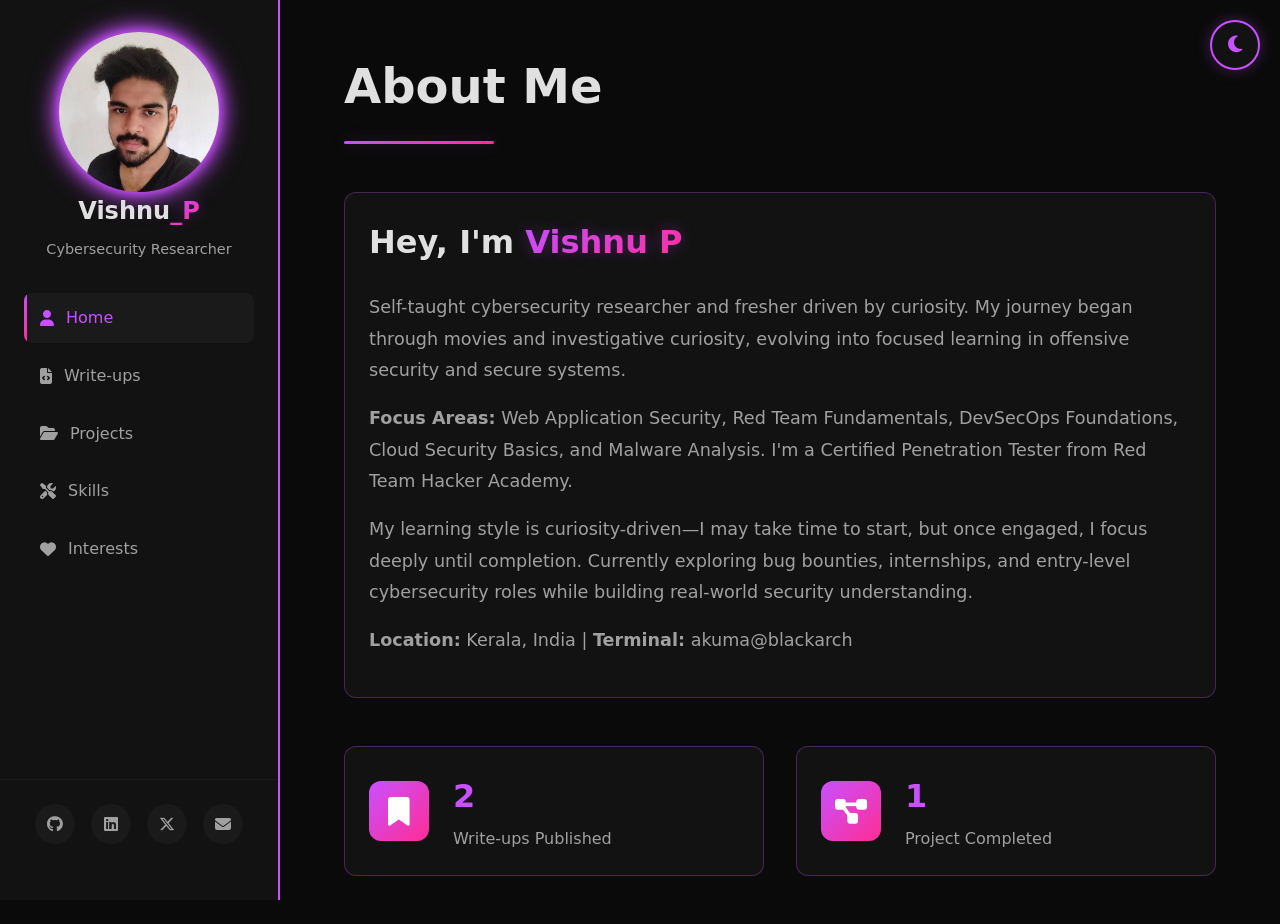
==== index.html @ 48a4c089 "Initial commit" ====
<!DOCTYPE html>
<html lang="en">
<head>
    <meta charset="UTF-8">
    <meta name="viewport" content="width=device-width, initial-scale=1.0">
    <title>Vishnu P | Cybersecurity Researcher (Fresher)</title>
    <link rel="stylesheet" href="assets/css/style.css">
    <link rel="stylesheet" href="https://cdnjs.cloudflare.com/ajax/libs/font-awesome/6.5.1/css/all.min.css">
</head>
<body>
    <button id="theme-toggle" class="theme-toggle" aria-label="Toggle theme">
        <i class="fas fa-moon"></i>
    </button>

    <aside class="sidebar" id="sidebar">
        <div class="sidebar-header">
           <div class="profile-img">
    <div class="avatar-placeholder">
        <img src="images/profile.jpg" alt="Profile Picture">
    </div>
</div>

            <h2 class="site-title">Vishnu<span class="neon-text">_P</span></h2>
            <p class="site-tagline">Cybersecurity Researcher</p>
        </div>

        <nav class="nav-menu">
            <ul>
                <li><a href="#about" class="nav-link active"><i class="fas fa-user"></i> Home</a></li>
                <li><a href="#writeups" class="nav-link"><i class="fas fa-file-code"></i> Write-ups</a></li>
                <li><a href="#projects" class="nav-link"><i class="fas fa-folder-open"></i> Projects</a></li>
                <li><a href="#skills" class="nav-link"><i class="fas fa-tools"></i> Skills</a></li>
                <li><a href="#interests" class="nav-link"><i class="fas fa-heart"></i> Interests</a></li>
            </ul>
        </nav>

        <div class="social-links">
    <a href="https://github.com/v-dedsec" target="_blank" class="social-icon" aria-label="GitHub">
        <i class="fa-brands fa-github"></i>
    </a>

    <a href="https://www.linkedin.com/in/vishnu00p" target="_blank" class="social-icon" aria-label="LinkedIn">
        <i class="fa-brands fa-linkedin"></i>
    </a>

    <a href="https://x.com/vv9569117" target="_blank" class="social-icon" aria-label="Twitter / X">
        <i class="fa-brands fa-x-twitter"></i>
    </a>

    <a href="mailto:vv9569117@gmail.com" class="social-icon" aria-label="Email">
        <i class="fa-solid fa-envelope"></i>
    </a>
</div>


        <button class="mobile-toggle" id="mobile-toggle">
            <i class="fas fa-bars"></i>
        </button>
    </aside>

    <main class="main-content">
        <section id="about" class="content-section active">
            <div class="section-header">
                <h1 class="glitch" data-text="About Me">About Me</h1>
                <div class="header-line"></div>
            </div>

            <div class="about-content">
                <div class="intro-box neon-box">
                    <h2>Hey, I'm <span class="neon-text">Vishnu P</span></h2>
                    <p>Self-taught cybersecurity researcher and fresher driven by curiosity. My journey began through movies and investigative curiosity, evolving into focused learning in offensive security and secure systems.</p>

                    <p><strong>Focus Areas:</strong> Web Application Security, Red Team Fundamentals, DevSecOps Foundations, Cloud Security Basics, and Malware Analysis. I'm a Certified Penetration Tester from Red Team Hacker Academy.</p>

                    <p>My learning style is curiosity-driven—I may take time to start, but once engaged, I focus deeply until completion. Currently exploring bug bounties, internships, and entry-level cybersecurity roles while building real-world security understanding.</p>

                    <p><strong>Location:</strong> Kerala, India | <strong>Terminal:</strong> akuma@blackarch</p>
                </div>

                <div class="quick-stats">
                    <div class="stat-card neon-box">
                        <div class="stat-icon"><i class="fas fa-bookmark"></i></div>
                        <div class="stat-info">
                            <h3>2</h3>
                            <p>Write-ups Published</p>
                        </div>
                    </div>
                    <div class="stat-card neon-box">
                        <div class="stat-icon"><i class="fas fa-project-diagram"></i></div>
                        <div class="stat-info">
                            <h3>1</h3>
                            <p>Project Completed</p>
                        </div>
                    </div>
                  
                </div>
            </div>
        </section>

        <section id="writeups" class="content-section">
            <div class="section-header">
                <h1 class="glitch" data-text="Write-ups">Write-ups</h1>
                <div class="header-line"></div>
            </div>

            <div class="writeups-grid">
                <article class="writeup-card neon-box">
                    <div class="card-header">
                        <span class="category-tag">Honeypots & Detection</span>
                        <span class="date">2025</span>
                    </div>
                    <h3><a href="https://medium.com/@vv9569117/deploying-a-cowrie-honeypot-with-elk-stack-for-intrusion-detection-2da619762e67" target="_blank">Deploying a Cowrie Honeypot with ELK Stack for Intrusion Detection</a></h3>
                    <p>Deployed a Cowrie SSH honeypot integrated with ELK stack to observe attacker behavior, collect logs, and analyze intrusion patterns. Focus on detection, monitoring, and log visualization.</p>
                    <div class="card-tags">
                        <span class="tag">Honeypots</span>
                        <span class="tag">ELK Stack</span>
                        <span class="tag">Intrusion Detection</span>
                    </div>
                </article>

                <article class="writeup-card neon-box">
                    <div class="card-header">
                        <span class="category-tag">Research & Analysis</span>
                        <span class="date">2025</span>
                    </div>
                    <h3><a href="https://medium.com/@vv9569117" target="_blank">More Articles on Medium</a></h3>
                    <p>Security research, lab notes, tool guides, and investigative analysis pieces. Exploring emerging threats, geopolitical cyber incidents, and real-world security scenarios.</p>
                    <div class="card-tags">
                        <span class="tag">Medium</span>
                        <span class="tag">Research</span>
                        <span class="tag">Security News</span>
                    </div>
                </article>
            </div>
        </section>

        <section id="projects" class="content-section">
            <div class="section-header">
                <h1 class="glitch" data-text="Projects">Projects</h1>
                <div class="header-line"></div>
            </div>

            <div class="projects-grid">
                <div class="project-card neon-box">
                    <div class="project-icon"><i class="fas fa-bell"></i></div>
                    <h3>Cowrie Honeypot with ELK Stack</h3>
                    <p>Deployed a Cowrie SSH honeypot integrated with ELK stack for intrusion detection. Observes attacker behavior, collects logs, and analyzes intrusion patterns with real-time monitoring and visualization.</p>
                    <div class="project-tech">
                        <span>Cowrie</span>
                        <span>ELK Stack</span>
                        <span>Linux</span>
                    </div>
                    <div class="project-links">
                        <a href="https://medium.com/@vv9569117/deploying-a-cowrie-honeypot-with-elk-stack-for-intrusion-detection-2da619762e67" target="_blank" class="btn-link"><i class="fas fa-book"></i> Read Write-up</a>
                    </div>
                </div>

                <div class="project-card neon-box">
                    <div class="project-icon"><i class="fas fa-server"></i></div>
                    <h3>Old PC as Self-Hosted Server</h3>
                    <p><strong>Planned Project:</strong> Converting an old PC into a self-hosted server with file storage, website deployment, and infrastructure/DevSecOps learning implementations.</p>
                    <div class="project-tech">
                        <span>Linux</span>
                        <span>Docker</span>
                        <span>Infrastructure</span>
                    </div>
                    <div class="project-links">
                        <a href="#projects" class="btn-link"><i class="fas fa-clock"></i> In Planning</a>
                    </div>
                </div>
            </div>
        </section>

        <section id="skills" class="content-section">
            <div class="section-header">
                <h1 class="glitch" data-text="Skills & Tools">Skills & Tools</h1>
                <div class="header-line"></div>
            </div>

            <div class="skills-container">
                <div class="skill-category neon-box">
                    <h3><i class="fas fa-crosshairs"></i> Penetration Testing</h3>
                    <div class="skill-list">
                        <div class="skill-item"><i class="fas fa-terminal"></i> <span>Burp Suite</span></div>
                        <div class="skill-item"><i class="fas fa-terminal"></i> <span>Metasploit</span></div>
                        <div class="skill-item"><i class="fas fa-terminal"></i> <span>Nmap</span></div>
                        <div class="skill-item"><i class="fas fa-terminal"></i> <span>Nuclei</span></div>
                        <div class="skill-item"><i class="fas fa-terminal"></i> <span>SQLMap</span></div>
                        <div class="skill-item"><i class="fas fa-terminal"></i> <span>Gobuster</span></div>
                    </div>
                </div>

                <div class="skill-category neon-box">
                    <h3><i class="fas fa-code"></i> Programming & Scripting</h3>
                    <div class="skill-list">
                        <div class="skill-item"><i class="fab fa-python"></i> <span>Python</span></div>
                        <div class="skill-item"><i class="fas fa-terminal"></i> <span>Bash</span></div>
                        <div class="skill-item"><i class="fab fa-js"></i> <span>JavaScript</span></div>
                        <div class="skill-item"><i class="fas fa-sparkles"></i> <span>AI-assisted Development</span></div>
                    </div>
                </div>

                <div class="skill-category neon-box">
                    <h3><i class="fas fa-microscope"></i> DevSecOps & Cloud</h3>
                    <div class="skill-list">
                        <div class="skill-item"><i class="fas fa-docker"></i> <span>Docker</span></div>
                        <div class="skill-item"><i class="fab fa-linux"></i> <span>Linux Security</span></div>
                        <div class="skill-item"><i class="fas fa-cloud"></i> <span>Cloud Security</span></div>
                        <div class="skill-item"><i class="fas fa-lock"></i> <span>CI/CD Security</span></div>
                    </div>
                </div>

                <div class="skill-category neon-box">
                    <h3><i class="fas fa-book"></i> Core Concepts</h3>
                    <div class="skill-list">
                        <div class="skill-item"><i class="fas fa-network-wired"></i> <span>Networking Fundamentals</span></div>
                        <div class="skill-item"><i class="fab fa-linux"></i> <span>Linux Basics</span></div>
                        <div class="skill-item"><i class="fas fa-globe"></i> <span>Web Architecture</span></div>
                        <div class="skill-item"><i class="fas fa-shield-alt"></i> <span>Security Fundamentals</span></div>
                    </div>
                </div>
            </div>
        </section>

        <section id="interests" class="content-section">
            <div class="section-header">
                <h1 class="glitch" data-text="Interests">Interests</h1>
                <div class="header-line"></div>
            </div>

            <div class="interests-grid">
                <div class="interest-card neon-box">
                    <div class="interest-icon"><i class="fas fa-shield-alt"></i></div>
                    <h3>Cybersecurity Research</h3>
                    <p>Driven by curiosity to explore offensive security, red teaming fundamentals, and vulnerability analysis. Learning hands-on with experimental projects and real-world scenarios.</p>
                </div>

                <div class="interest-card neon-box">
                    <div class="interest-icon"><i class="fas fa-film"></i></div>
                    <h3>Anime & Cyberpunk Culture</h3>
                    <p>Passionate about anime, cyberpunk narratives, and hacker culture. These interests sparked my cybersecurity journey and continue to inspire my approach to technology.</p>
                </div>

                <div class="interest-card neon-box">
                    <div class="interest-icon"><i class="fas fa-terminal"></i></div>
                    <h3>Red Team & Penetration Testing</h3>
                    <p>Focused on learning red team fundamentals with an enumeration mindset. Certified Penetration Tester exploring methodologies and building practical attack skills.</p>
                </div>

                <div class="interest-card neon-box">
                    <div class="interest-icon"><i class="fas fa-laptop-code"></i></div>
                    <h3>Web & Cloud Security</h3>
                    <p>Exploring web application security, DevSecOps foundations, and cloud security basics. Building understanding through labs, automation, and hands-on projects.</p>
                </div>

                <div class="interest-card neon-box">
                    <div class="interest-icon"><i class="fas fa-graduation-cap"></i></div>
                    <h3>Continuous Learning</h3>
                    <p>Curiosity-driven learning approach with focus on depth and completion. Actively working through TryHackMe labs, certifications, and self-directed security research.</p>
                </div>

                <div class="interest-card neon-box">
                    <div class="interest-icon"><i class="fas fa-rocket"></i></div>
                    <h3>Bug Bounties & Career</h3>
                    <p>Preparing for bug bounty programs while exploring internships and entry-level cybersecurity roles. Building real-world experience and contributing to security research community.</p>
                </div>
            </div>
        </section>
    </main>

    <script src="assets/js/script.js"></script>
</body>
</html>
---- assets/css/style.css ----
/* ===================================
   CSS Variables for Theme Colors
   =================================== */
:root {
    /* Dark Mode Colors (Default) */
    --bg-primary: #0a0a0a;
    --bg-secondary: #121212;
    --bg-tertiary: #1a1a1a;
    --text-primary: #e0e0e0;
    --text-secondary: #a0a0a0;
    --text-muted: #707070;

    /* Neon Accent Colors */
    --neon-purple: #c850ff;
    --neon-pink: #ff2d95;
    --neon-cyan: #00f5ff;

    /* Gradient Combinations */
    --gradient-primary: linear-gradient(135deg, var(--neon-purple), var(--neon-pink));
    --gradient-secondary: linear-gradient(135deg, var(--neon-pink), var(--neon-purple));

    /* Glow Effects */
    --glow-purple: 0 0 10px var(--neon-purple), 0 0 20px var(--neon-purple), 0 0 30px var(--neon-purple);
    --glow-pink: 0 0 10px var(--neon-pink), 0 0 20px var(--neon-pink), 0 0 30px var(--neon-pink);
    --glow-soft: 0 0 15px rgba(200, 80, 255, 0.3);

    /* Sidebar Width */
    --sidebar-width: 280px;

    /* Transitions */
    --transition-speed: 0.3s;
}

/* Light Mode Colors */
body.light-mode {
    --bg-primary: #f5f5f5;
    --bg-secondary: #ffffff;
    --bg-tertiary: #e8e8e8;
    --text-primary: #1a1a1a;
    --text-secondary: #4a4a4a;
    --text-muted: #6a6a6a;

    /* Keep neon accents for cyberpunk feel */
    --neon-purple: #9d3fcc;
    --neon-pink: #d91b7a;

    --glow-purple: 0 0 10px rgba(157, 63, 204, 0.3), 0 0 20px rgba(157, 63, 204, 0.2);
    --glow-pink: 0 0 10px rgba(217, 27, 122, 0.3), 0 0 20px rgba(217, 27, 122, 0.2);
    --glow-soft: 0 0 15px rgba(157, 63, 204, 0.2);
}

/* ===================================
   Base Styles
   =================================== */
* {
    margin: 0;
    padding: 0;
    box-sizing: border-box;
}

body {
    font-family: 'Inter', 'Segoe UI', system-ui, -apple-system, sans-serif;
    background: var(--bg-primary);
    color: var(--text-primary);
    line-height: 1.6;
    overflow-x: hidden;
    transition: background var(--transition-speed), color var(--transition-speed);
}

/* Custom Scrollbar */
::-webkit-scrollbar {
    width: 10px;
}

::-webkit-scrollbar-track {
    background: var(--bg-secondary);
}

::-webkit-scrollbar-thumb {
    background: var(--gradient-primary);
    border-radius: 5px;
}

::-webkit-scrollbar-thumb:hover {
    background: var(--neon-purple);
}

/* ===================================
   Theme Toggle Button
   =================================== */
.theme-toggle {
    position: fixed;
    top: 20px;
    right: 20px;
    z-index: 1000;
    background: var(--bg-secondary);
    border: 2px solid var(--neon-purple);
    color: var(--neon-purple);
    width: 50px;
    height: 50px;
    border-radius: 50%;
    cursor: pointer;
    display: flex;
    align-items: center;
    justify-content: center;
    font-size: 1.2rem;
    transition: all var(--transition-speed);
    box-shadow: var(--glow-soft);
}

.theme-toggle:hover {
    transform: rotate(180deg) scale(1.1);
    box-shadow: var(--glow-purple);
}

/* ===================================
   Sidebar Navigation
   =================================== */
.sidebar {
    position: fixed;
    left: 0;
    top: 0;
    height: 100vh;
    width: var(--sidebar-width);
    background: var(--bg-secondary);
    border-right: 2px solid var(--neon-purple);
    padding: 2rem 0;
    display: flex;
    flex-direction: column;
    z-index: 100;
    overflow-y: auto;
    transition: transform var(--transition-speed);
}

.sidebar-header {
    text-align: center;
    padding: 0 1.5rem;
    margin-bottom: 2rem;
}

.profile-img {
    margin-bottom: 1rem;
}

.avatar-placeholder {
    width: 100px;
    height: 100px;
    margin: 0 auto;
    background: var(--gradient-primary);
    border-radius: 50%;
    display: flex;
    align-items: center;
    justify-content: center;
    font-size: 2.5rem;
    color: white;
    box-shadow: var(--glow-purple);
    animation: pulse-glow 2s infinite;
}

@keyframes pulse-glow {
    0%, 100% {
        box-shadow: var(--glow-purple);
    }
    50% {
        box-shadow: var(--glow-pink);
    }
}

.site-title {
    font-size: 1.5rem;
    font-weight: 700;
    margin-bottom: 0.5rem;
    color: var(--text-primary);
}

.neon-text {
    background: var(--gradient-primary);
    -webkit-background-clip: text;
    -webkit-text-fill-color: transparent;
    background-clip: text;
    text-shadow: var(--glow-soft);
}

.site-tagline {
    color: var(--text-secondary);
    font-size: 0.9rem;
}

.nav-menu {
    flex: 1;
    padding: 0 1.5rem;
}

.nav-menu ul {
    list-style: none;
}

.nav-menu li {
    margin-bottom: 0.5rem;
}

.nav-link {
    display: flex;
    align-items: center;
    gap: 0.75rem;
    padding: 0.75rem 1rem;
    color: var(--text-secondary);
    text-decoration: none;
    border-radius: 8px;
    transition: all var(--transition-speed);
    position: relative;
    overflow: hidden;
}

.nav-link::before {
    content: '';
    position: absolute;
    left: 0;
    top: 0;
    height: 100%;
    width: 3px;
    background: var(--gradient-primary);
    transform: scaleY(0);
    transition: transform var(--transition-speed);
}

.nav-link:hover,
.nav-link.active {
    background: var(--bg-tertiary);
    color: var(--neon-purple);
}

.nav-link.active::before {
    transform: scaleY(1);
}

.social-links {
    display: flex;
    justify-content: center;
    gap: 1rem;
    padding: 1.5rem;
    border-top: 1px solid var(--bg-tertiary);
}

.social-icon {
    width: 40px;
    height: 40px;
    display: flex;
    align-items: center;
    justify-content: center;
    border-radius: 50%;
    background: var(--bg-tertiary);
    color: var(--text-secondary);
    text-decoration: none;
    transition: all var(--transition-speed);
}

.social-icon:hover {
    background: var(--gradient-primary);
    color: white;
    transform: translateY(-3px);
    box-shadow: var(--glow-purple);
}

.mobile-toggle {
    display: none;
    position: fixed;
    top: 20px;
    left: 20px;
    z-index: 1001;
    background: var(--bg-secondary);
    border: 2px solid var(--neon-purple);
    color: var(--neon-purple);
    width: 50px;
    height: 50px;
    border-radius: 8px;
    cursor: pointer;
    font-size: 1.2rem;
}

/* ===================================
   Main Content Area
   =================================== */
.main-content {
    margin-left: var(--sidebar-width);
    min-height: 100vh;
    padding: 3rem 4rem;
}

.content-section {
    display: none;
    animation: fadeIn 0.5s ease-in;
}

.content-section.active {
    display: block;
}

@keyframes fadeIn {
    from {
        opacity: 0;
        transform: translateY(20px);
    }
    to {
        opacity: 1;
        transform: translateY(0);
    }
}

.section-header {
    margin-bottom: 3rem;
}

.section-header h1 {
    font-size: 3rem;
    font-weight: 800;
    margin-bottom: 1rem;
    position: relative;
    display: inline-block;
}

.glitch {
    color: var(--text-primary);
    position: relative;
}

.glitch::before {
    content: attr(data-text);
    position: absolute;
    left: -2px;
    text-shadow: 2px 0 var(--neon-pink);
    animation: glitch-1 0.3s infinite;
    opacity: 0;
}

.glitch:hover::before {
    opacity: 0.8;
}

@keyframes glitch-1 {
    0%, 100% {
        clip-path: inset(0 0 0 0);
    }
    20% {
        clip-path: inset(10% 0 85% 0);
    }
    40% {
        clip-path: inset(80% 0 10% 0);
    }
    60% {
        clip-path: inset(50% 0 30% 0);
    }
    80% {
        clip-path: inset(20% 0 60% 0);
    }
}

.header-line {
    height: 3px;
    width: 150px;
    background: var(--gradient-primary);
    border-radius: 2px;
    box-shadow: var(--glow-soft);
}

/* ===================================
   Neon Box Style (Universal)
   =================================== */
.neon-box {
    background: var(--bg-secondary);
    border: 1px solid rgba(200, 80, 255, 0.3);
    border-radius: 12px;
    padding: 1.5rem;
    transition: all var(--transition-speed);
    position: relative;
}

.neon-box::before {
    content: '';
    position: absolute;
    inset: -1px;
    background: var(--gradient-primary);
    border-radius: 12px;
    opacity: 0;
    transition: opacity var(--transition-speed);
    z-index: -1;
}

.neon-box:hover {
    transform: translateY(-5px);
    box-shadow: var(--glow-soft);
}

.neon-box:hover::before {
    opacity: 0.2;
}

/* ===================================
   About Section
   =================================== */
.about-content {
    max-width: 1200px;
}

.intro-box {
    margin-bottom: 3rem;
}

.intro-box h2 {
    font-size: 2rem;
    margin-bottom: 1.5rem;
    color: var(--text-primary);
}

.intro-box p {
    margin-bottom: 1rem;
    color: var(--text-secondary);
    font-size: 1.1rem;
    line-height: 1.8;
}

.quick-stats {
    display: grid;
    grid-template-columns: repeat(auto-fit, minmax(250px, 1fr));
    gap: 2rem;
}

.stat-card {
    display: flex;
    align-items: center;
    gap: 1.5rem;
}

.stat-icon {
    width: 60px;
    height: 60px;
    background: var(--gradient-primary);
    border-radius: 12px;
    display: flex;
    align-items: center;
    justify-content: center;
    font-size: 1.8rem;
    color: white;
    flex-shrink: 0;
}

.stat-info h3 {
    font-size: 2rem;
    color: var(--neon-purple);
    margin-bottom: 0.25rem;
}

.stat-info p {
    color: var(--text-secondary);
}

/* ===================================
   Write-ups Section
   =================================== */
.writeups-grid {
    display: grid;
    grid-template-columns: repeat(auto-fill, minmax(350px, 1fr));
    gap: 2rem;
}

.writeup-card {
    display: flex;
    flex-direction: column;
    height: 100%;
}

.card-header {
    display: flex;
    justify-content: space-between;
    align-items: center;
    margin-bottom: 1rem;
}

.category-tag {
    background: var(--gradient-primary);
    color: white;
    padding: 0.25rem 0.75rem;
    border-radius: 20px;
    font-size: 0.85rem;
    font-weight: 600;
}

.date {
    color: var(--text-muted);
    font-size: 0.85rem;
}

.writeup-card h3 {
    margin-bottom: 1rem;
    font-size: 1.3rem;
}

.writeup-card h3 a {
    color: var(--text-primary);
    text-decoration: none;
    transition: color var(--transition-speed);
}

.writeup-card h3 a:hover {
    color: var(--neon-purple);
}

.writeup-card p {
    color: var(--text-secondary);
    margin-bottom: 1rem;
    flex: 1;
}

.card-tags {
    display: flex;
    flex-wrap: wrap;
    gap: 0.5rem;
}

.tag {
    background: var(--bg-tertiary);
    color: var(--neon-pink);
    padding: 0.25rem 0.5rem;
    border-radius: 5px;
    font-size: 0.8rem;
    border: 1px solid rgba(255, 45, 149, 0.3);
}

/* ===================================
   Projects Section
   =================================== */
.projects-grid {
    display: grid;
    grid-template-columns: repeat(auto-fill, minmax(350px, 1fr));
    gap: 2rem;
}

.project-card {
    display: flex;
    flex-direction: column;
}

.project-icon {
    width: 60px;
    height: 60px;
    background: var(--gradient-primary);
    border-radius: 12px;
    display: flex;
    align-items: center;
    justify-content: center;
    font-size: 1.8rem;
    color: white;
    margin-bottom: 1.5rem;
}

.project-card h3 {
    margin-bottom: 1rem;
    font-size: 1.3rem;
    color: var(--text-primary);
}

.project-card p {
    color: var(--text-secondary);
    margin-bottom: 1.5rem;
    flex: 1;
}

.project-tech {
    display: flex;
    flex-wrap: wrap;
    gap: 0.5rem;
    margin-bottom: 1.5rem;
}

.project-tech span {
    background: var(--bg-tertiary);
    color: var(--neon-cyan);
    padding: 0.25rem 0.75rem;
    border-radius: 5px;
    font-size: 0.85rem;
    border: 1px solid rgba(0, 245, 255, 0.3);
}

.project-links {
    display: flex;
    gap: 1rem;
}

.btn-link {
    display: inline-flex;
    align-items: center;
    gap: 0.5rem;
    padding: 0.5rem 1rem;
    background: var(--gradient-primary);
    color: white;
    text-decoration: none;
    border-radius: 8px;
    font-size: 0.9rem;
    transition: all var(--transition-speed);
}

.btn-link:hover {
    transform: translateY(-2px);
    box-shadow: var(--glow-purple);
}

/* ===================================
   Skills Section
   =================================== */
.skills-container {
    display: grid;
    grid-template-columns: repeat(auto-fit, minmax(300px, 1fr));
    gap: 2rem;
}

.skill-category h3 {
    margin-bottom: 1.5rem;
    font-size: 1.3rem;
    color: var(--text-primary);
    display: flex;
    align-items: center;
    gap: 0.5rem;
}

.skill-category h3 i {
    color: var(--neon-purple);
}

.skill-list {
    display: grid;
    gap: 1rem;
}

.skill-item {
    display: flex;
    align-items: center;
    gap: 1rem;
    padding: 0.75rem;
    background: var(--bg-tertiary);
    border-radius: 8px;
    border-left: 3px solid var(--neon-purple);
    transition: all var(--transition-speed);
}

.skill-item:hover {
    transform: translateX(5px);
    background: var(--bg-primary);
}

.skill-item i {
    color: var(--neon-pink);
    font-size: 1.2rem;
}

.skill-item span {
    color: var(--text-primary);
    font-weight: 500;
}

/* ===================================
   Interests Section
   =================================== */
.interests-grid {
    display: grid;
    grid-template-columns: repeat(auto-fit, minmax(300px, 1fr));
    gap: 2rem;
}

.interest-card {
    text-align: center;
}

.interest-icon {
    width: 80px;
    height: 80px;
    margin: 0 auto 1.5rem;
    background: var(--gradient-primary);
    border-radius: 50%;
    display: flex;
    align-items: center;
    justify-content: center;
    font-size: 2rem;
    color: white;
    transition: all var(--transition-speed);
}

.interest-card:hover .interest-icon {
    transform: scale(1.1) rotate(10deg);
    box-shadow: var(--glow-purple);
}

.interest-card h3 {
    margin-bottom: 1rem;
    font-size: 1.3rem;
    color: var(--text-primary);
}

.interest-card p {
    color: var(--text-secondary);
}

/* ===================================
   Responsive Design
   =================================== */
@media (max-width: 1024px) {
    .main-content {
        padding: 3rem 2rem;
    }

    .section-header h1 {
        font-size: 2.5rem;
    }
}

@media (max-width: 768px) {
    .sidebar {
        transform: translateX(-100%);
    }

    .sidebar.active {
        transform: translateX(0);
    }

    .main-content {
        margin-left: 0;
        padding: 6rem 1.5rem 2rem;
    }

    .mobile-toggle {
        display: flex;
        align-items: center;
        justify-content: center;
    }

    .theme-toggle {
        top: 20px;
        right: 20px;
    }

    .section-header h1 {
        font-size: 2rem;
    }

    .writeups-grid,
    .projects-grid {
        grid-template-columns: 1fr;
    }

    .quick-stats {
        grid-template-columns: 1fr;
    }
}

@media (max-width: 480px) {
    .intro-box h2 {
        font-size: 1.5rem;
    }

    .intro-box p {
        font-size: 1rem;
    }

    .interests-grid,
    .skills-container {
        grid-template-columns: 1fr;
    }
}

/* Profile Pic  */

.profile-img {
    width: 160px;
    height: 160px;
    margin: 0 auto;
}

.avatar-placeholder {
    width: 100%;
    height: 100%;
    border-radius: 50%;
    overflow: hidden;
    display: flex;
    align-items: center;
    justify-content: center;
}

.avatar-placeholder img {
    width: 100%;
    height: 100%;
    object-fit: cover;
}
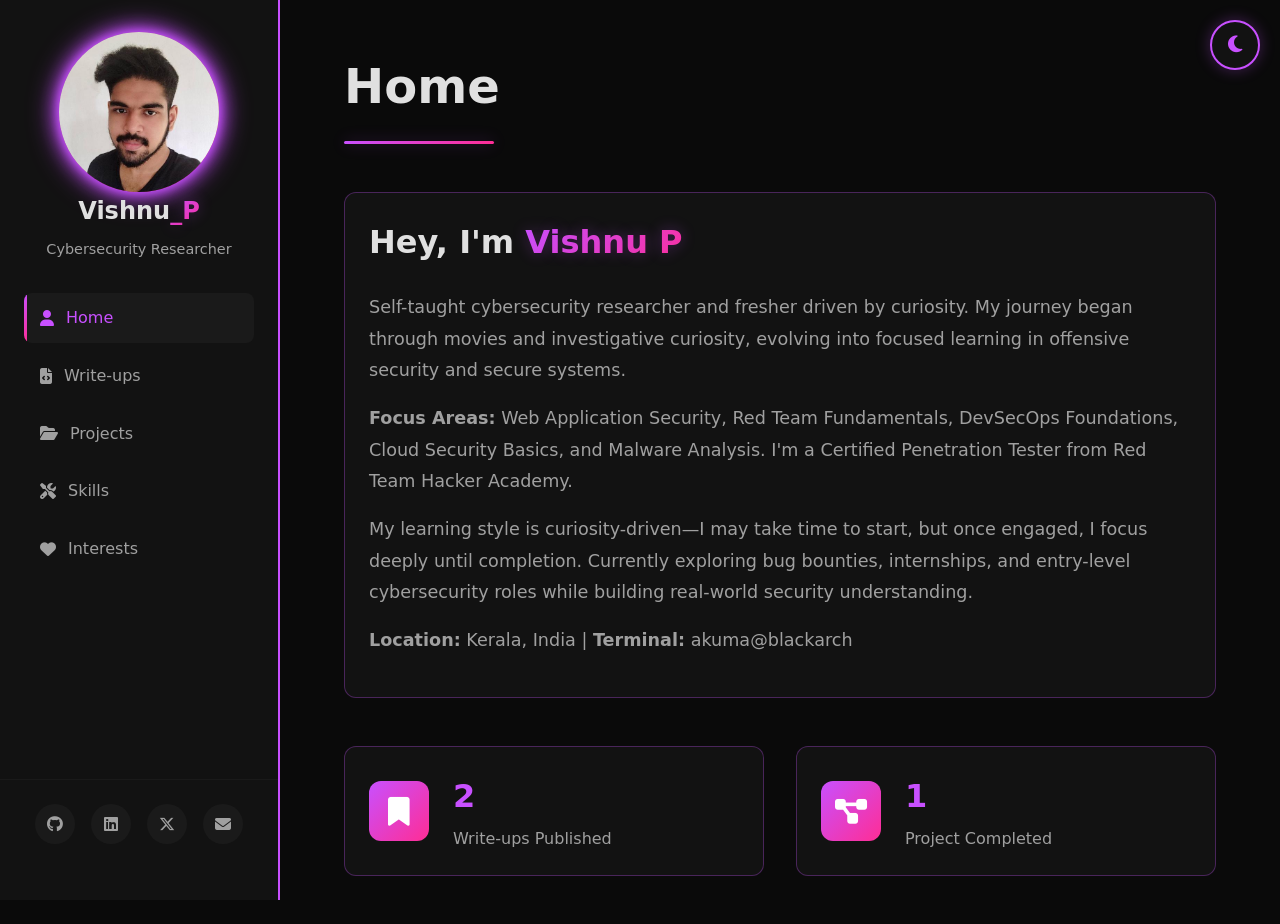
==== commit 3ce79ff1: "some fix" ====
--- a/index.html
+++ b/index.html
@@ -61,7 +61,7 @@
     <main class="main-content">
         <section id="about" class="content-section active">
             <div class="section-header">
-                <h1 class="glitch" data-text="About Me">About Me</h1>
+                <h1 class="glitch" data-text="About Me">Home</h1>
                 <div class="header-line"></div>
             </div>
 
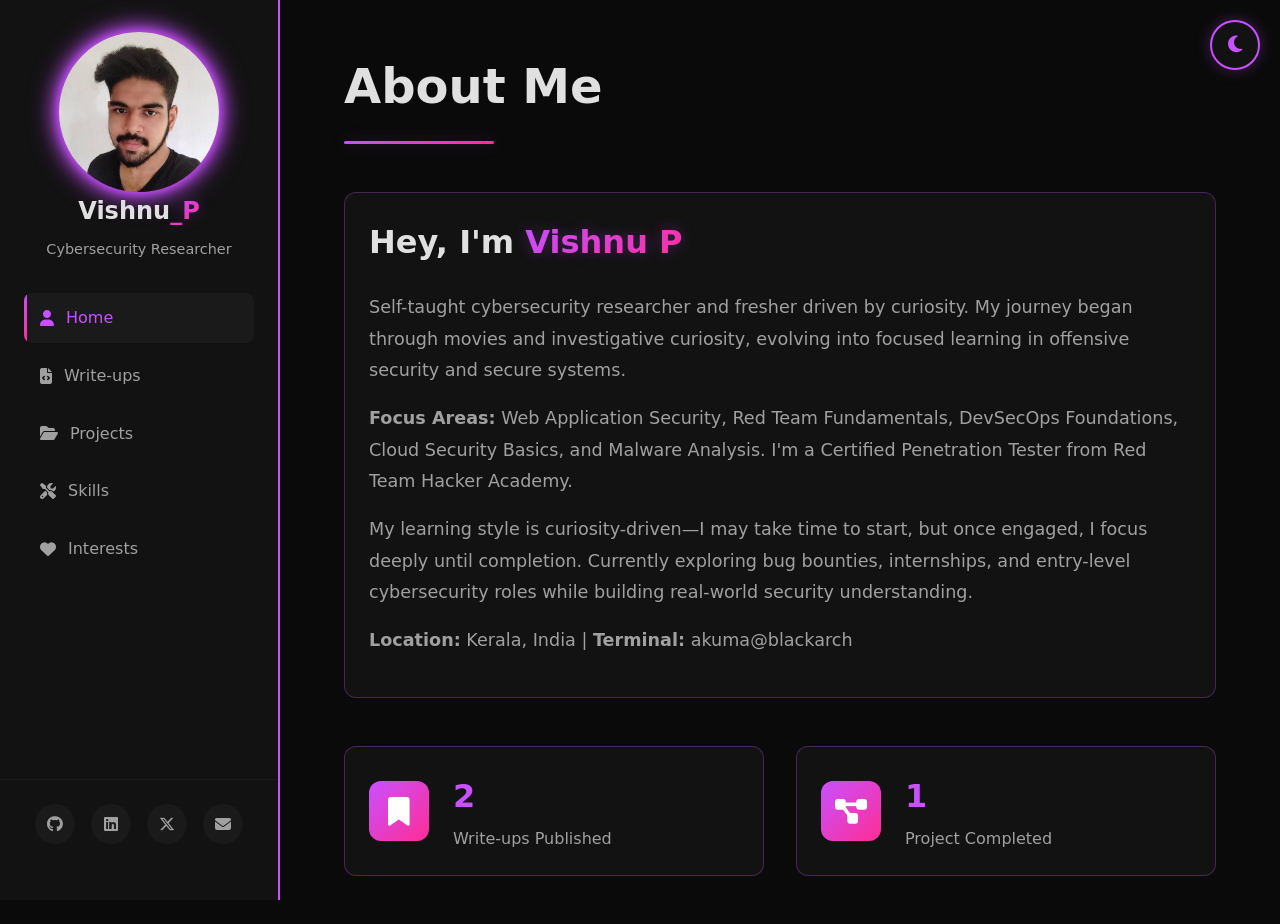
==== commit fc5b9cd6: "some fix" ====
--- a/index.html
+++ b/index.html
@@ -61,7 +61,7 @@
     <main class="main-content">
         <section id="about" class="content-section active">
             <div class="section-header">
-                <h1 class="glitch" data-text="About Me">Home</h1>
+                <h1 class="glitch" data-text="About Me">About Me</h1>
                 <div class="header-line"></div>
             </div>
 
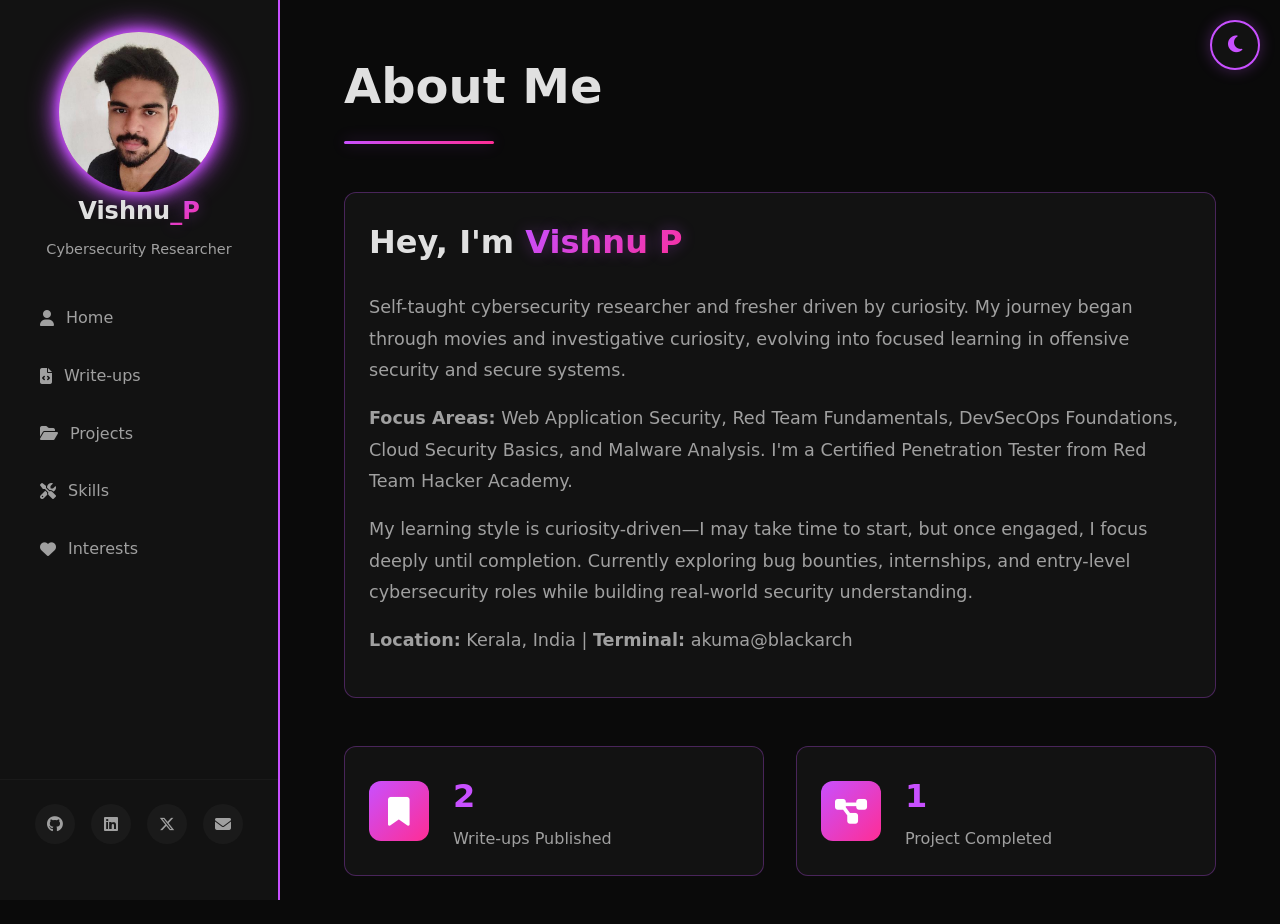
==== commit 46514661: "finished all the changes" ====
--- a/index.html
+++ b/index.html
@@ -26,9 +26,9 @@
 
         <nav class="nav-menu">
             <ul>
-                <li><a href="#about" class="nav-link active"><i class="fas fa-user"></i> Home</a></li>
-                <li><a href="#writeups" class="nav-link"><i class="fas fa-file-code"></i> Write-ups</a></li>
-                <li><a href="#projects" class="nav-link"><i class="fas fa-folder-open"></i> Projects</a></li>
+                <li><a href="index.html" class="nav-link active"><i class="fas fa-user"></i> Home</a></li>
+                <li><a href="writeups.html" class="nav-link"><i class="fas fa-file-code"></i> Write-ups</a></li>
+                <li><a href="projects.html" class="nav-link"><i class="fas fa-folder-open"></i> Projects</a></li>
                 <li><a href="#skills" class="nav-link"><i class="fas fa-tools"></i> Skills</a></li>
                 <li><a href="#interests" class="nav-link"><i class="fas fa-heart"></i> Interests</a></li>
             </ul>
@@ -93,80 +93,6 @@
                         </div>
                     </div>
                   
-                </div>
-            </div>
-        </section>
-
-        <section id="writeups" class="content-section">
-            <div class="section-header">
-                <h1 class="glitch" data-text="Write-ups">Write-ups</h1>
-                <div class="header-line"></div>
-            </div>
-
-            <div class="writeups-grid">
-                <article class="writeup-card neon-box">
-                    <div class="card-header">
-                        <span class="category-tag">Honeypots & Detection</span>
-                        <span class="date">2025</span>
-                    </div>
-                    <h3><a href="https://medium.com/@vv9569117/deploying-a-cowrie-honeypot-with-elk-stack-for-intrusion-detection-2da619762e67" target="_blank">Deploying a Cowrie Honeypot with ELK Stack for Intrusion Detection</a></h3>
-                    <p>Deployed a Cowrie SSH honeypot integrated with ELK stack to observe attacker behavior, collect logs, and analyze intrusion patterns. Focus on detection, monitoring, and log visualization.</p>
-                    <div class="card-tags">
-                        <span class="tag">Honeypots</span>
-                        <span class="tag">ELK Stack</span>
-                        <span class="tag">Intrusion Detection</span>
-                    </div>
-                </article>
-
-                <article class="writeup-card neon-box">
-                    <div class="card-header">
-                        <span class="category-tag">Research & Analysis</span>
-                        <span class="date">2025</span>
-                    </div>
-                    <h3><a href="https://medium.com/@vv9569117" target="_blank">More Articles on Medium</a></h3>
-                    <p>Security research, lab notes, tool guides, and investigative analysis pieces. Exploring emerging threats, geopolitical cyber incidents, and real-world security scenarios.</p>
-                    <div class="card-tags">
-                        <span class="tag">Medium</span>
-                        <span class="tag">Research</span>
-                        <span class="tag">Security News</span>
-                    </div>
-                </article>
-            </div>
-        </section>
-
-        <section id="projects" class="content-section">
-            <div class="section-header">
-                <h1 class="glitch" data-text="Projects">Projects</h1>
-                <div class="header-line"></div>
-            </div>
-
-            <div class="projects-grid">
-                <div class="project-card neon-box">
-                    <div class="project-icon"><i class="fas fa-bell"></i></div>
-                    <h3>Cowrie Honeypot with ELK Stack</h3>
-                    <p>Deployed a Cowrie SSH honeypot integrated with ELK stack for intrusion detection. Observes attacker behavior, collects logs, and analyzes intrusion patterns with real-time monitoring and visualization.</p>
-                    <div class="project-tech">
-                        <span>Cowrie</span>
-                        <span>ELK Stack</span>
-                        <span>Linux</span>
-                    </div>
-                    <div class="project-links">
-                        <a href="https://medium.com/@vv9569117/deploying-a-cowrie-honeypot-with-elk-stack-for-intrusion-detection-2da619762e67" target="_blank" class="btn-link"><i class="fas fa-book"></i> Read Write-up</a>
-                    </div>
-                </div>
-
-                <div class="project-card neon-box">
-                    <div class="project-icon"><i class="fas fa-server"></i></div>
-                    <h3>Old PC as Self-Hosted Server</h3>
-                    <p><strong>Planned Project:</strong> Converting an old PC into a self-hosted server with file storage, website deployment, and infrastructure/DevSecOps learning implementations.</p>
-                    <div class="project-tech">
-                        <span>Linux</span>
-                        <span>Docker</span>
-                        <span>Infrastructure</span>
-                    </div>
-                    <div class="project-links">
-                        <a href="#projects" class="btn-link"><i class="fas fa-clock"></i> In Planning</a>
-                    </div>
                 </div>
             </div>
         </section>
